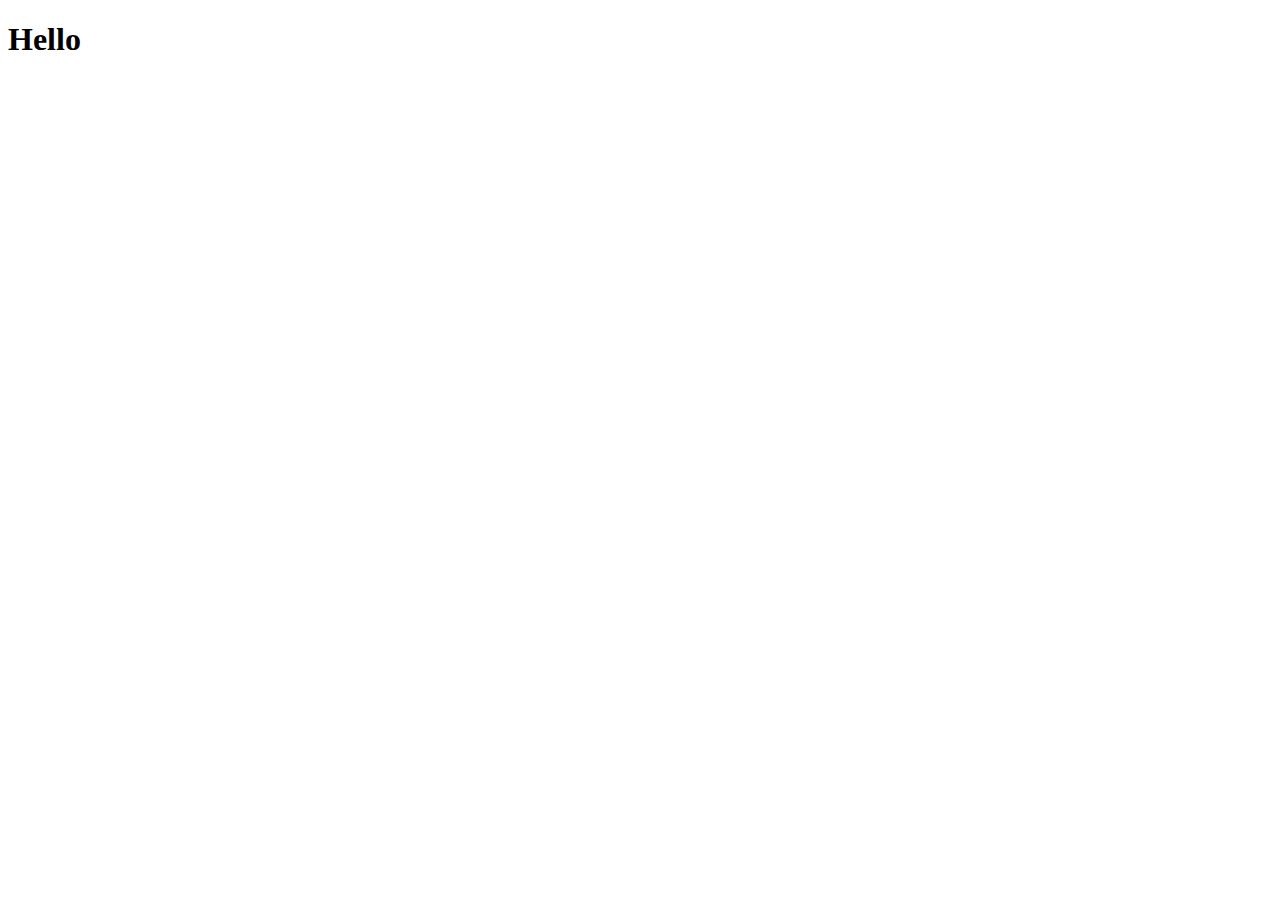
==== homepage.html @ 903bcca5 "adding files" ====
<!DOCTYPE html>
<html lang="en">
<head>
    <meta charset="UTF-8">
    <meta name="viewport" content="width=device-width, initial-scale=1.0">
    <title>Kristiyan Krushkov</title>
</head>
<body>
    <h1>Hello</h1>
</body>
</html>
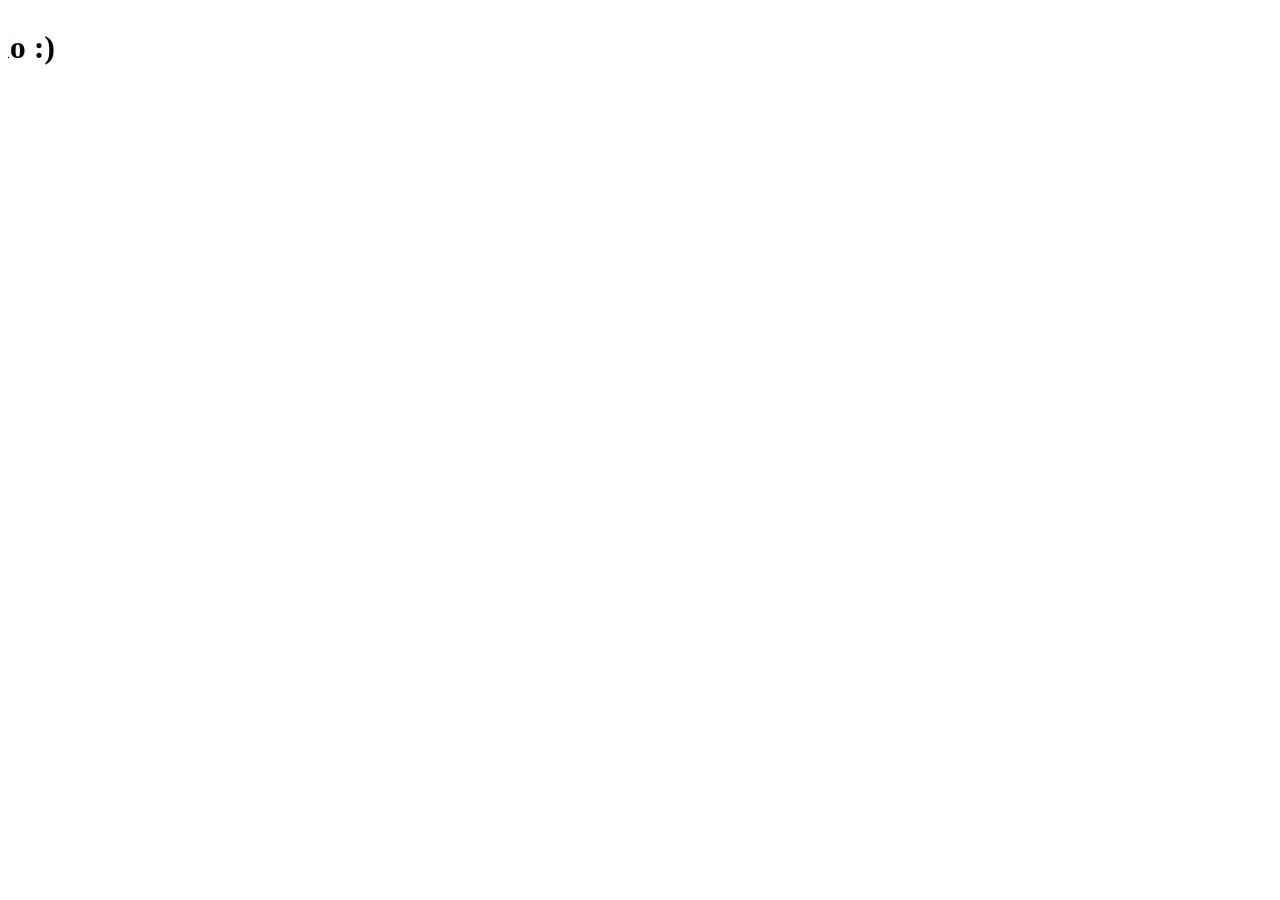
==== commit b3f7e77e: "homepage link" ====
--- a/homepage.html
+++ b/homepage.html
@@ -6,6 +6,9 @@
     <title>Kristiyan Krushkov</title>
 </head>
 <body>
-    <h1>Hello</h1>
+    <marquee direction = "right">
+        <h1>Hello :)</h1>
+    </marquee>
+    
 </body>
 </html>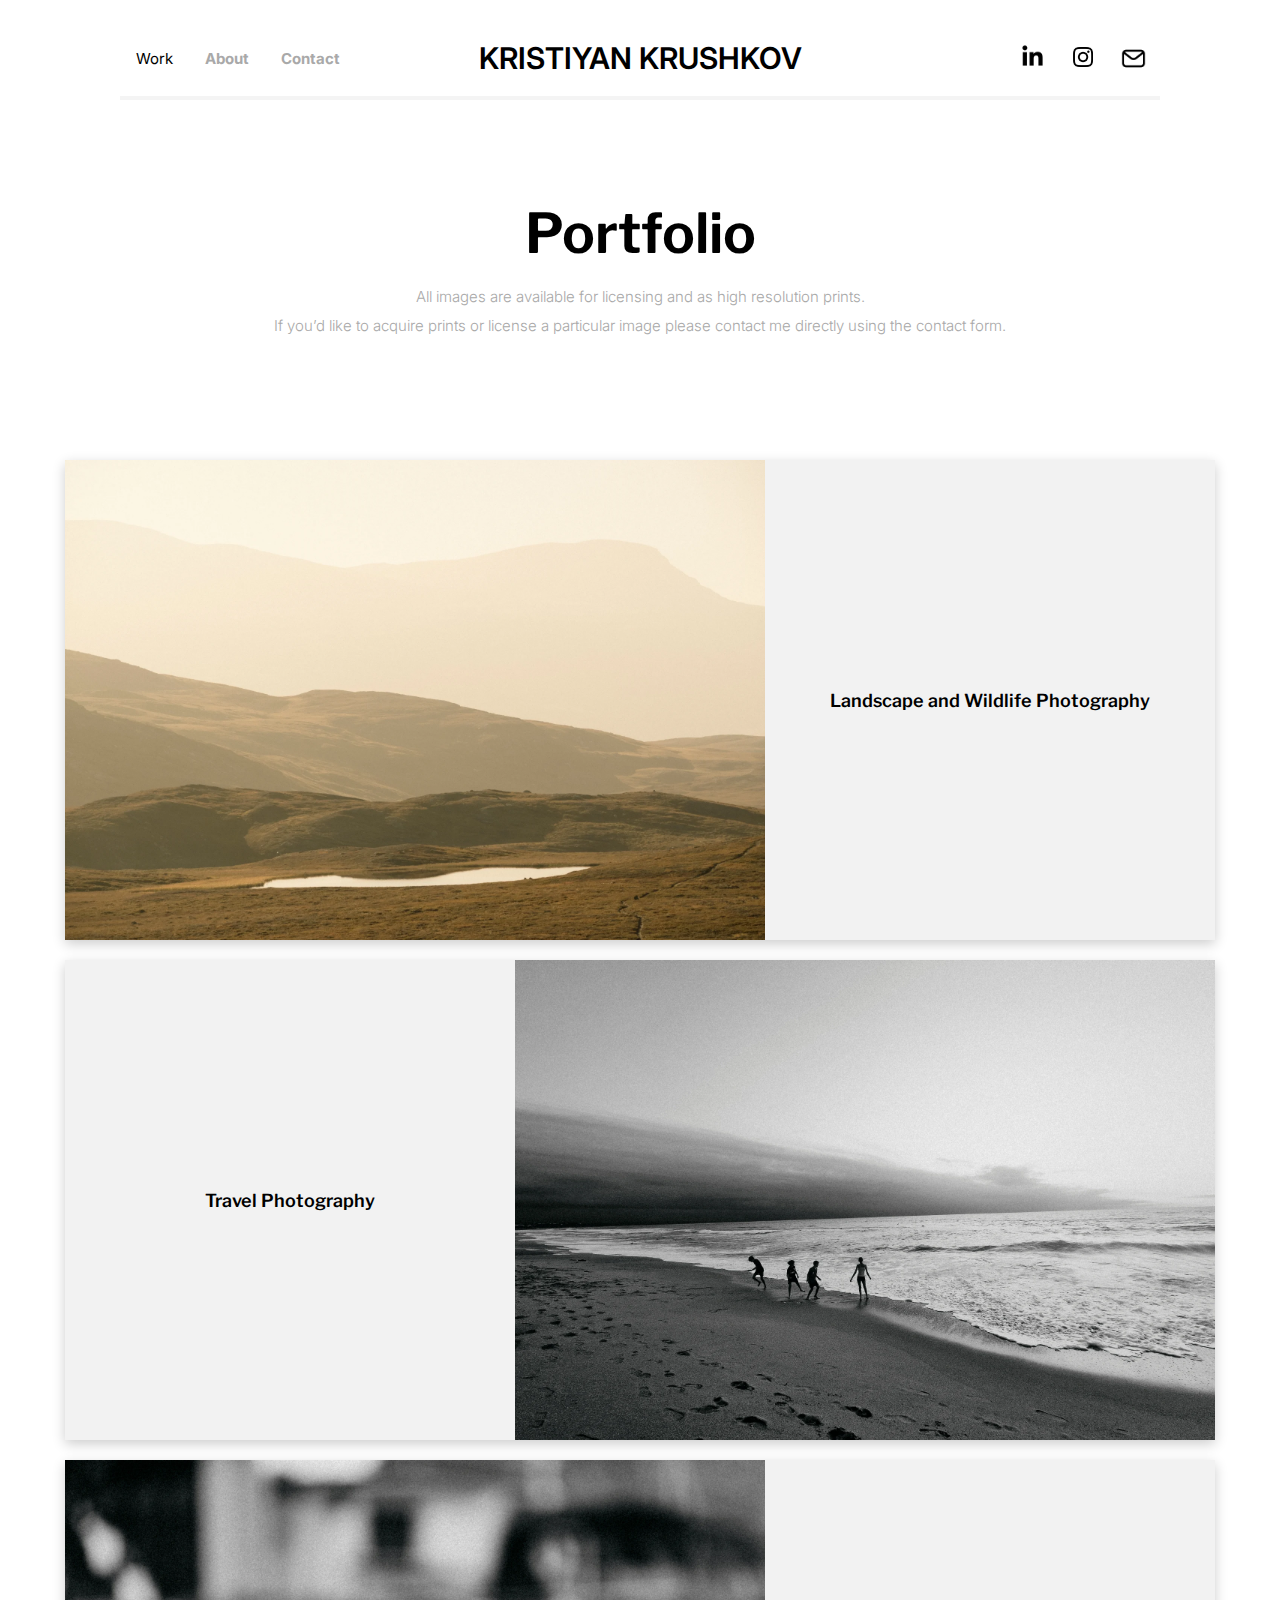
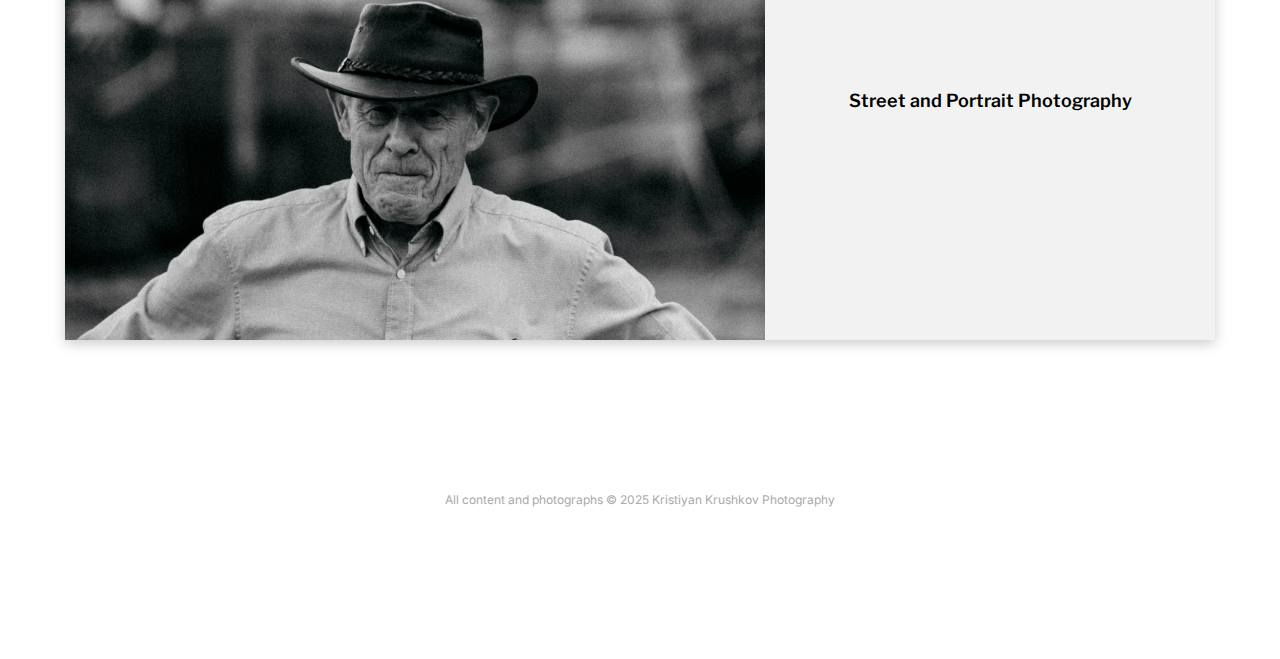
==== commit 102c0f02: "homepage desktop view" ====
--- a/homepage.html
+++ b/homepage.html
@@ -3,12 +3,74 @@
 <head>
     <meta charset="UTF-8">
     <meta name="viewport" content="width=device-width, initial-scale=1.0">
-    <title>Kristiyan Krushkov</title>
+  <meta name="theme-color" content="#4a4a4a">
+  <meta name="apple-mobile-web-app-capable" content="yes">
+  <meta name="apple-mobile-web-app-status-bar-style" content="black-translucent">
+    <title>Kristiyan Krushkov - Home</title>
+    <link rel="stylesheet" href="main.css">
+    <link rel="icon" type="image/x-icon" href = "img/letter-k3.png">
+    <link rel="preconnect" href="https://fonts.googleapis.com">
+<link rel="preconnect" href="https://fonts.gstatic.com" crossorigin>
+<link href="https://fonts.googleapis.com/css2?family=Inter:ital,opsz,wght@0,14..32,100..900;1,14..32,100..900&family=Libre+Franklin:ital,wght@0,100..900;1,100..900&display=swap" rel="stylesheet">
 </head>
 <body>
-    <marquee direction = "right">
-        <h1>Hello :)</h1>
-    </marquee>
+    <header class = "nav-header">
+        <nav class = "navigation">
+            <ul class = "nav-menu-list">
+                <li class ="nav-menu-items work">Work</li>
+                <li class ="nav-menu-items">About</li>
+                <li class ="nav-menu-items">Contact</li>
+            </ul>
+        </nav>
+        <section class = "nav-name">
+            <h1 class = "name">Kristiyan Krushkov</h1>
+        </section>
+        <section class = "nav-icons">
+            <a class = "linkedin-link" href = https://www.linkedin.com/in/kristiyan-krushkov-bg-gb>
+                <button type = "button" class = "linkedin icon" ><img class = "photo linkedin" src = "img/linkedin.png"></button>
+                </a>
+                <a class = "instagram-link" href = https://www.instagram.com/kishuuuuuuuuu>
+                <button type = "button" class = "instagram icon"><img class = "photo instagram" src = img/instagram.png></button>
+                </a>
+                <a class = "mail-link" href = mailto:kristiyankrushkov@gmail.com>
+                <button type = "button" class = "gmail icon" ><img class = "photo gmail" src = "img/mail.png"></button>
+                </a>
+        </section>
+    </header>
+
+    <section class = "pages">
+
+    <section class = "portfolio">
+        <h1 class = "portfolio-title";>Portfolio</h1>
+        <p class = "portfolio-text">All images are available for licensing and as high resolution prints.</p>
+        <p class = "portfolio-text">If you’d like to acquire prints or license a particular image please contact me directly using the contact form.</p>
+    </section>
+
+    <section class = "landscape">
+        <div class = "landscape-img image"></div>
+        <div class = "landscape-box box">
+            <p class ="landscape-text text">Landscape and Wildlife Photography</p>
+        </div>
+
+    </section>
+
+    <section class = "travel">
+        <div class = "travel-box box">
+            <p class ="travel-text text">Travel Photography</p>
+        </div>
+        <div class = "travel-img image"></div>
+    </section>
+
+    <section class = "portrait">
+        <div class = "portrait-img image"></div>
+        <div class = "portrait-box box">
+            <p class = "portrait-text text">Street and Portrait Photography</p>
+        </div>
+    </section>
+</section>
+    <footer class = "footer">
+        <p>All content and photographs © 2025 Kristiyan Krushkov Photography</p>
+    </footer>
     
 </body>
 </html>--- a/main.css
+++ b/main.css
@@ -0,0 +1,231 @@
+* {
+    box-sizing: border-box;
+}
+
+body {
+    margin: 20px 20px;
+    padding: 0;
+    font-family: "Inter" , sans-serif;
+}
+.nav-header {
+    display: flex;
+    align-items: center;
+    justify-content: space-between;
+    border-bottom: 4px solid rgba(236, 236, 236, 0.6);
+    margin: 0 100px;
+    position: relative;
+   }
+   
+
+.navigation {
+    display: flex;
+    align-items: center;
+    
+   }
+
+.nav-menu-list {
+    display: flex;
+    align-items: center;
+    list-style: none;
+    color:#A9A9A9;
+    font-size: 15px;
+    font-weight: bold;
+    padding: 0;
+    margin: 0;
+}
+
+.navigation,
+.nav-icons {
+  flex: 1;
+}
+
+.nav-menu-items {
+    margin: 0 15px;
+    padding: 0 1px; 
+}
+
+.nav-menu-items.work {
+    font-size: 15px;
+    font-weight: 400;
+    color: black;
+}
+
+.nav-menu-items:hover {
+    font-weight: 400;
+    padding: 0 1px;
+    transition: 0.3s;
+}
+
+
+nav.name {
+    position: absolute;
+    left: 50%;
+    transform: translateX(-50%);
+    display: flex;
+    align-items: center;
+    text-align: center;
+    width: 100%;
+}
+
+.name {
+    font-size: 30px;
+    font-weight: 600;
+    text-transform: uppercase;
+    align-items: center;
+    text-align: center;
+
+}
+.nav-icons {
+    display: flex;
+    justify-content: flex-end;
+    
+}
+
+.photo.linkedin {
+    height: 25px;
+    width: 25px;
+    position: relative;
+    top: -1px;
+    
+}
+
+.photo.instagram {
+    height: 20px;
+    width: 20px;
+    position: relative;
+    top: 3px;
+    
+}
+
+.photo.gmail {
+    height: 25px;
+    width: 25px;
+    position: relative;
+    top: 1.5px;
+    
+}
+
+.icon {
+    border: none;
+    background-color: rgba(0,0,0,0);
+    margin: 0 8px;
+}
+
+.portfolio {
+    display: grid;
+    align-items: center;
+    justify-content: center;
+    text-align: center;
+    margin: 0 0 100px 0;
+}
+
+.portfolio-title {
+    font-size: 55px;
+    font-family: "Libre Franklin", sans-serif;
+    font-weight: 650;
+    padding: 0;
+    margin: 100px 0 15px 0;
+}
+
+.portfolio-text {
+    font-size: 15px;
+    font-weight: 300;
+    color: #A9A9A9; 
+    padding: 0;
+    margin: 5px;
+}
+
+.pages {
+    display: flex;
+    flex-direction: column;
+    align-items: center;
+    justify-content: center;
+    row-gap: 20px;
+    width: 100%
+
+}
+
+
+.landscape-img {
+     background-image: url("img/landscape-wp.webp");
+    background-size: cover;
+    background-repeat:no-repeat;
+    background-position: center;
+    height: 480px;
+    width: 700px;  
+}
+
+
+.travel-img {
+    background-image: url("img/travel-wp.webp");
+    background-size: cover;
+    background-repeat:no-repeat;
+    background-position: center;
+    height: 480px;
+    width: 700px;   
+}
+
+.portrait-img {
+    background-image: url("img/portrait-wp.webp");
+    background-size: cover;
+    background-repeat:no-repeat;
+    background-position: center;
+    height: 480px;
+    width: 700px;  
+}
+
+.box {
+    display: flex;
+    background-color: #F2F2F2;
+    height: 480px;
+    width: 450px;
+    color: black;
+    align-items: center;
+    justify-content: center;
+    font-size: 18px;
+    font-weight: 600;
+    font-family: "Libre Franklin", sans-serif;
+}
+.portrait,
+.travel,
+.landscape {
+    display: flex;
+    align-items: center;
+    justify-content: center;
+    box-shadow: 0 4px 12px rgba(0, 0, 0, 0.2); 
+}
+
+.landscape:hover .landscape-box,
+.travel:hover .travel-box,
+.portrait:hover .portrait-box {
+    background-color: black;
+    color: white;
+}
+
+.landscape:hover .landscape-img,
+.portrait:hover .portrait-img,
+.travel:hover .travel-img {
+    filter: brightness(65%); 
+}
+
+.travel-img,
+.portrait-img,
+.landscape-img {
+    transition: filter 0.3s ease;
+}
+.travel-box,
+.portrait-box,
+.landscape-box {
+    transition: background-color 0.3s, color 0.3s;
+}
+
+
+.footer {
+    font-size: 12px;
+    font-weight: normal;
+    color: #A9A9A9;
+    display: flex;
+    justify-content: center;
+    position: relative;
+    margin: 140px 0 140px 0;
+}